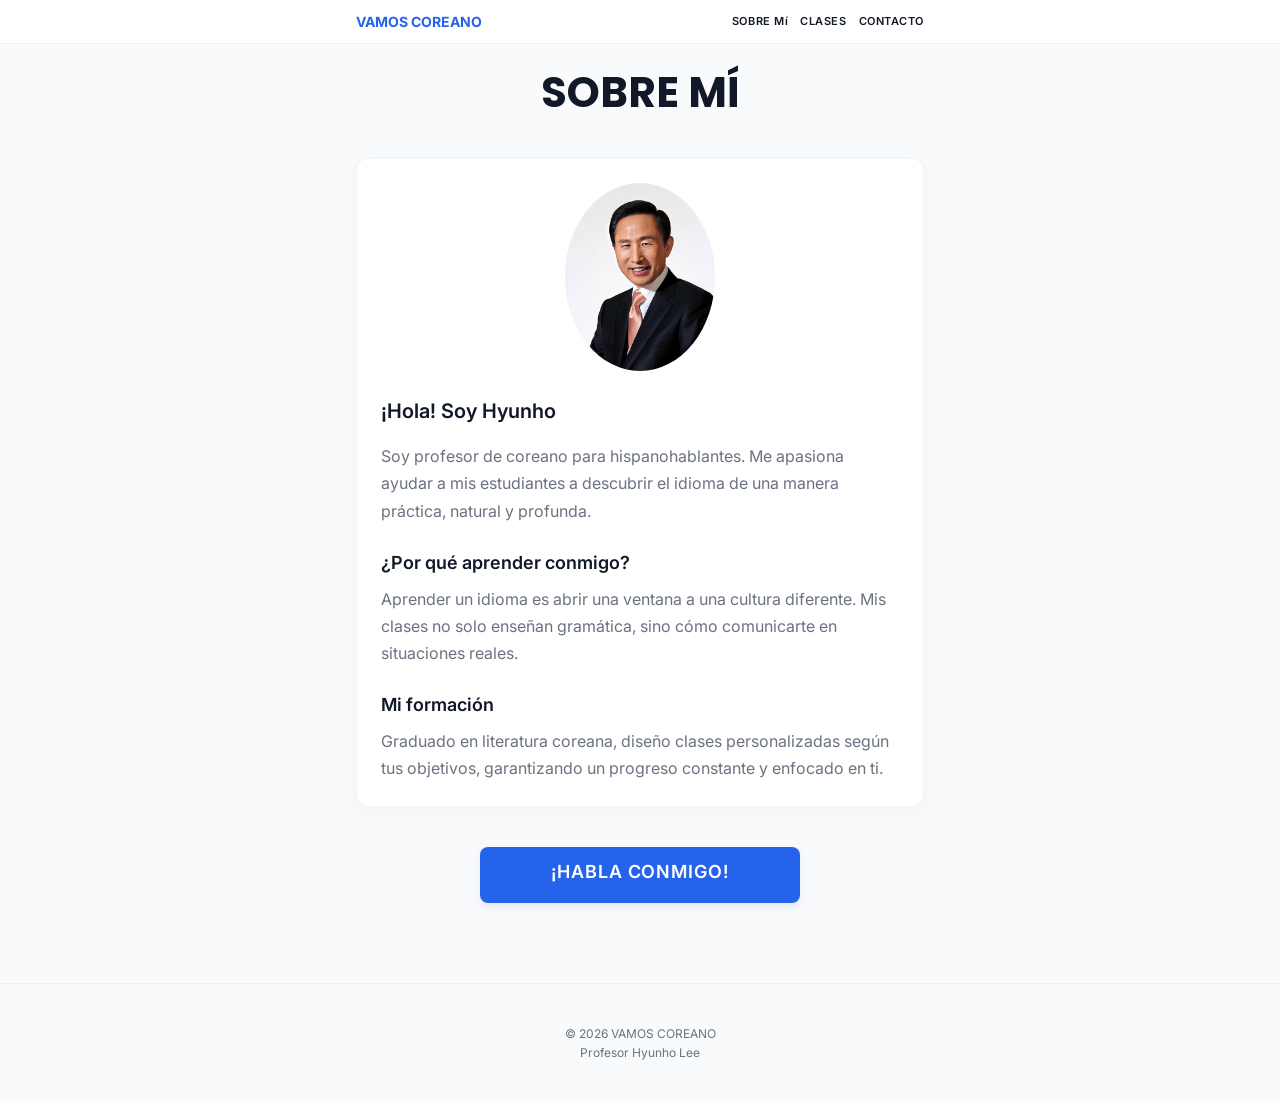
==== about.html @ 714f9a0a "Update about.html" ====
<!DOCTYPE html>
<html lang="es">
<head>
  <meta charset="UTF-8">
  <meta name="viewport" content="width=device-width, initial-scale=1.0">
  <link href="https://fonts.googleapis.com/css2?family=Inter:wght@400;500;600&family=Poppins:wght@500;700&display=swap" rel="stylesheet">
  <link rel="stylesheet" href="style.css">
  <title>Sobre mí - VAMOS COREANO</title>
</head>

<body>
  <header class="main-header">
    <div class="container nav-container">
      <a href="index.html" class="logo">VAMOS COREANO</a>
      <nav>
        <a href="about.html">SOBRE Mí</a>
        <a href="class.html">CLASES</a>
        <a href="contact.html">CONTACTO</a>
      </nav>
    </div>
  </header>

  <main class="main-content">
    <div class="container">
      <h1 class="page-title">
        SOBRE MÍ
      </h1>

      <div class="card">
        <img src="image/profile-sample.jpg" alt="Profesor Hyunho" class="profile-photo">
        
        <h2 class="highlight-text">¡Hola! Soy Hyunho</h2>
        <p class="sub-text">
          Soy profesor de coreano para hispanohablantes. Me apasiona ayudar a mis estudiantes a descubrir el idioma de una manera práctica, natural y profunda.
        </p>
        
        <h3 class="highlight-text">¿Por qué aprender conmigo?</h3>
        <p class="sub-text">
          Aprender un idioma es abrir una ventana a una cultura diferente. Mis clases no solo enseñan gramática, sino cómo comunicarte en situaciones reales.
        </p>
        
        <h3 class="highlight-text">Mi formación</h3>
        <p class="sub-text">
          Graduado en literatura coreana, diseño clases personalizadas según tus objetivos, garantizando un progreso constante y enfocado en ti.
        </p>
      </div>
      
      <div class="action-area" style="margin-top: var(--space-l);">
        <a href="consultar.html" class="cta-button">¡HABLA CONMIGO!</a>
      </div>
    </div>
  </main>

  <footer class="footer">
    <p>© 2026 VAMOS COREANO</p>
    <p>Profesor Hyunho Lee</p>
  </footer>
</body>
</html>
---- style.css ----
/* ==========================================================================
   1. DESIGN TOKENS (Variables)
   ========================================================================== */
:root {
  /* Spacing */
  --space-s: 16px;
  --space-m: 24px;
  --space-l: 40px;
  --space-xl: 80px;
   
  /* Typography */
  --font-xs: 12px;
  --font-s: 16px;
  --font-m: 18px;
  --font-l: 20px;
  --font-xl: 42px; /* 너무 큰 폰트는 가독성을 해쳐서 살짝 조정 */

  /* Colors */
  --color-bg: #f9fafb;
  --color-text: #111827;
  --color-muted: #6b7280;
  --color-primary: #2563eb;
  --color-primary-hover: #1d4ed8;
  --color-surface: #ffffff;
}

/* ==========================================================================
   2. RESET & BASE STYLES
   ========================================================================== */
* {
  box-sizing: border-box;
  margin: 0;
  padding: 0;
}

body {
  font-family: 'Inter', sans-serif;
  font-size: var(--font-m);
  line-height: 1.6;
  background-color: var(--color-bg);
  color: var(--color-text);
  text-align: center;
}

h1 {
  font-family: 'Poppins', sans-serif;
  font-size: var(--font-xl);
  letter-spacing: 0;
  line-height: 1.2;
  margin-top: var(--space-l);
  margin-bottom: var(--space-s);
}

img {
  max-width: 100%;
  height: auto;
  border-radius: 8px;
}

/* ==========================================================================
   3. LAYOUT COMPONENTS
   ========================================================================== */
.main-content {
  padding-top: var(--space-m);
  min-height: 80vh; /* 푸터가 둥둥 떠다니는 것을 방지 */
}
.container {
  max-width: 600px;
  margin: 0 auto;
  padding: 0 var(--space-s);
}
.main-header {
  background: var(--color-surface);
  padding: 6px 8px;
  border-bottom: 1px solid #f0f0f0;
  position: sticky;
  top: 0;
  z-index: 100;
  height: 44px;
  display: flex;
  align-items: center;
}
.main-header nav a {
  transition: color 0.2s ease;
}
.main-header nav a:hover {
  color: var(--color-primary);
}
.page-title {
  margin-top: 0;
  margin-bottom: var(--space-l);
  letter-spacing: 0;
  font-size: var(--font-xl);
  text-transform: uppercase;
}
.nav-container {
  display: flex;
  justify-content: space-between;
  align-items: center;
  width: 100%;
  max-width: 600px;
  margin: 0 auto;
   padding: 0 var(--space-s); 
}

.logo {
  font-weight: 700;
  color: var(--color-primary);
  text-decoration: none;
  font-size: 14px;
   line-height: 1; 
  display: flex;
  align-items: center;
}

nav {
  display: flex;
  align-items: center;
  line-height: 1;
}

nav a {
  margin-left: 12px;
  text-decoration: none;
  color: var(--color-text);
  font-size: 11px;
  font-weight: 600;
  line-height: 1; /* 로고와 동일하게 줄높이 1로 고정 */
   letter-spacing: 0.05em;
  display: flex;
  align-items: center;
}

.card {
  background-color: var(--color-surface);
  border: 1px solid #f1f5f9;
  border-radius: 12px;
  box-shadow: 0 4px 20px rgba(0, 0, 0, 0.03);
  padding: var(--space-m); /* 약 24px의 균일한 여백 */
  margin-bottom: var(--space-m);
  text-align: left; /* 카드 내 텍스트는 기본 왼쪽 정렬 */
  transition: transform 0.2s ease;
}
.card-image {
  width: 100%;
  height: auto;
  border-radius: 8px;
  margin-bottom: var(--space-m);
  display: block;
}
.card h2.highlight-text {
  font-size: var(--font-l); /* 카드 내 메인 인사는 조금 더 크게 */
  margin-bottom: var(--space-s);
}
.card h3.highlight-text {
  font-size: var(--font-m); /* 소제목은 중간 크기로 위계 정리 */
  margin-top: var(--space-m);
  margin-bottom: 8px;
}
/* ==========================================================================
   4. UI COMPONENTS (Buttons, Cards)
   ========================================================================== */
.menu-section .container {
  display: flex;
  flex-direction: column;
  align-items: center;
  gap: 12px; /* 버튼 사이의 일정한 간격 */
}

.cta-button, .menu-button {
  display: block; /* 세로로 쌓이도록 다시 block으로 복구 */
  width: 100%;
  max-width: 320px;
  margin: 0 auto; /* block일 때 중앙 정렬 */
  padding: 16px 20px;
  text-align: center;
  text-decoration: none;
  font-weight: 600;
  border-radius: 8px;
  transition: all 0.2s ease;
  line-height: 1;
   letter-spacing: 0.05em;
   height: 56px;
   font-family: 'Inter', sans-serif;
}
.cta-button {
  background-color: var(--color-primary);
  color: var(--color-surface);
  border: none;
  box-shadow: 0 4px 6px rgba(37, 99, 235, 0.1);
}
.menu-button {
  background-color: var(--color-surface);
  color: var(--color-text);
  border: 1px solid #e5e7eb;
}
.cta-button:hover {
  background-color: var(--color-primary-hover);
  transform: translateY(-2px);
}
.menu-button:hover {
  background-color: #f8fafc;
  border-color: var(--color-primary);
  color: var(--color-primary)
}
/* ==========================================================================
   5. PAGE SECTIONS
   ========================================================================== */
.hero {
  padding: var(--space-m) 0 var(--space-l);
   text-align: center;
}

.hero h1 {
  font-size: var(--font-xl);
   margin-top: 0;
  margin-bottom: var(--space-s); /* 제목과 설명 사이 여백 */
}

.hero-description {
  margin-bottom: var(--space-l);
}

.highlight-text {
   font-size: var(--font-m);
  font-weight: 600;
  color: var(--color-text);
  margin-bottom: 6px;
  display: block;
}

.sub-text {
  font-size: var(--font-s);
  font-weight: 400;
  color: var(--color-muted);
  line-height: 1.7;
}

.profile-photo {
   display: block;
  width: 150px; 
  border-radius: 50%;
  margin: 0 auto var(--space-m);
}

/* ==========================================================================
   6. UTILITIES & FOOTER
   ========================================================================== */
.small-text {
  font-size: var(--font-xs);
  color: var(--color-muted);
  margin-top: var(--space-m);
}
.footer {
  margin-top: var(--space-xl);
  padding: 40px 20px;
  font-size: var(--font-xs);
  color: var(--color-muted);
  border-top: 1px solid #f0f0f0;
}
/* ===7.MOBILE=== */
@media (max-width: 480px) {
  .main-header { padding: 4px 8px; height: 40px;}
  .logo { font-size: 13px; }
  nav a { margin-left: 10px; font-size: 11px; }
   h1 { font-size: 28px; margin-top: var(--space-m); }
   .nav-container {padding: 0 var(--space-xs); }
   .hero h1, h1, .page-title { font-size: 30px; }
}
/* ==========================================================================
   8. CONTACT PAGE SPECIAL (Toast & Button Reset)
   ========================================================================== */

/* 이메일 복사 알림창: 공중부양 레이어 */
#copy-toast {
  visibility: hidden;
  min-width: 200px;
  background-color: var(--color-text);
  color: #fff;
  text-align: center;
  border-radius: 8px;
  padding: 12px;
  position: fixed;
  z-index: 1000;
  left: 50%;
  bottom: 30px;
  transform: translateX(-50%);
  font-size: 14px;
  font-weight: 500;
  opacity: 0;
  transition: opacity 0.3s, bottom 0.3s;
}

#copy-toast.show {
  visibility: visible;
  opacity: 1;
  bottom: 50px;
}

/* 버튼 태그 리셋: <a> 태그와 1px의 오차도 없이 일치시킴 */
button.menu-button {
  appearance: none;
  -webkit-appearance: none;
  cursor: pointer;
  border: 1px solid #e5e7eb;
  background-color: #ffffff;
  font-family: inherit; /* 부모의 Inter 폰트 상속 */
  outline: none;
}

button.menu-button:hover {
  background-color: #f8fafc;
  border-color: var(--color-primary);
  color: var(--color-primary);
  transform: translateY(-2px);
}
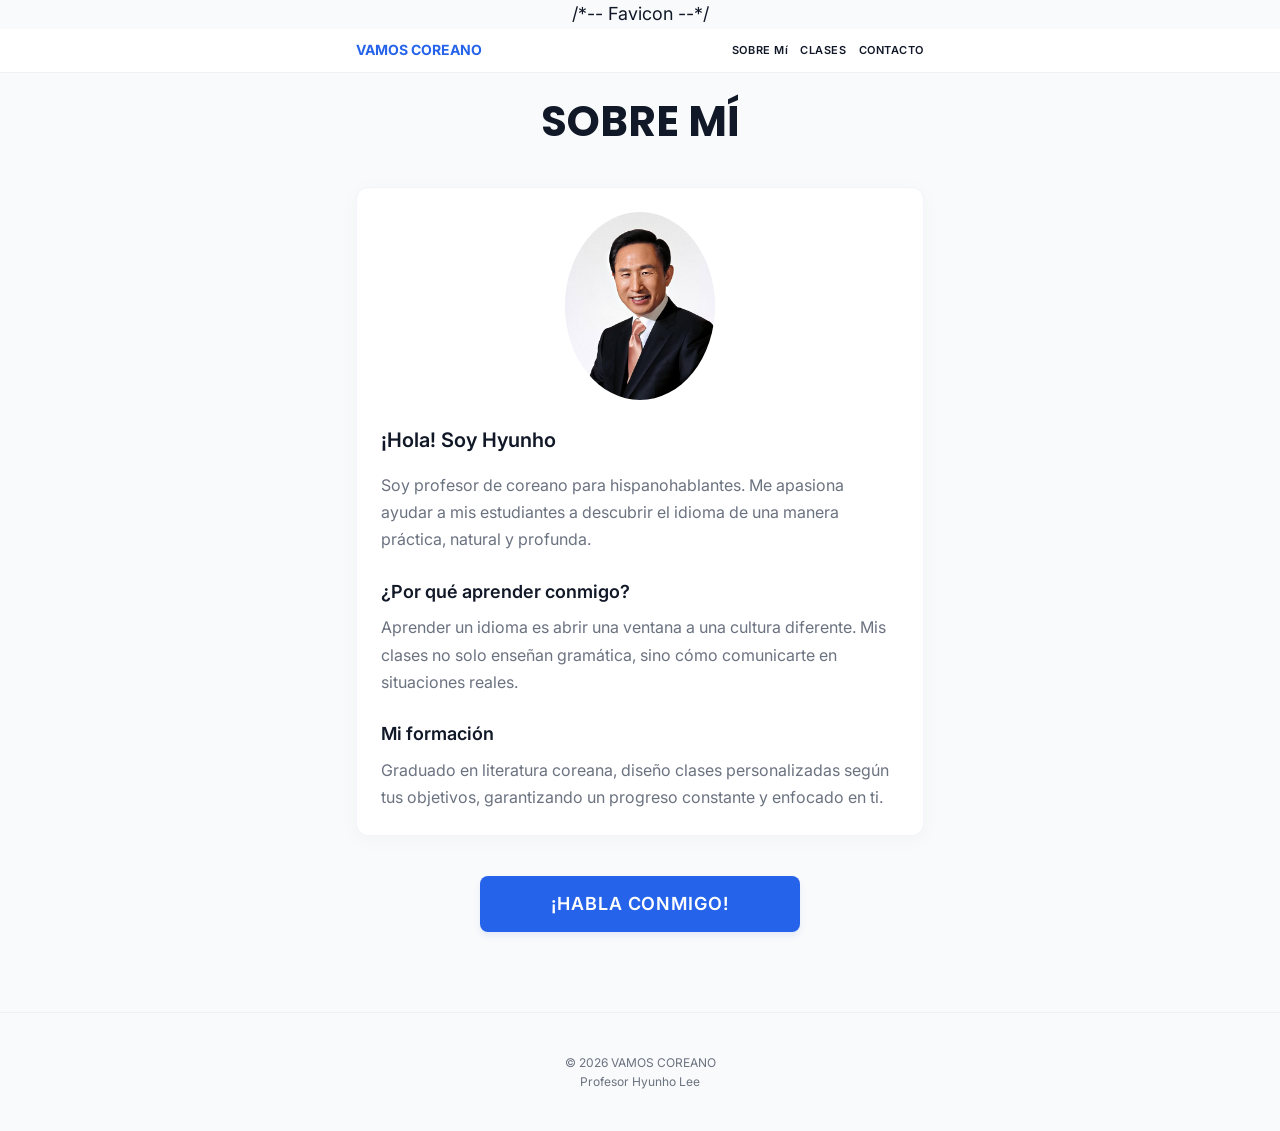
==== commit 61c75621: "Update about.html" ====
--- a/about.html
+++ b/about.html
@@ -6,6 +6,13 @@
   <link href="https://fonts.googleapis.com/css2?family=Inter:wght@400;500;600&family=Poppins:wght@500;700&display=swap" rel="stylesheet">
   <link rel="stylesheet" href="style.css">
   <title>Sobre mí - VAMOS COREANO</title>
+  /*-- Favicon --*/
+  <link rel="icon" href="/favicon/favicon.ico">
+  <link rel="icon" type="image/png" sizes="32x32" href="/favicon/favicon-32x32.png">
+  <link rel="icon" type="image/png" sizes="16x16" href="/favicon/favicon-16x16.png">
+  <link rel="apple-touch-icon" sizes="180x180" href="/favicon/apple-touch-icon.png">
+  <link rel="icon" type="image/png" sizes="192x192" href="/favicon/android-chrome-192x192.png">
+  <link rel="icon" type="image/png" sizes="512x512" href="/favicon/android-chrome-512x512.png">
 </head>
 
 <body>
--- a/style.css
+++ b/style.css
@@ -1,21 +1,16 @@
-/* ==========================================================================
-   1. DESIGN TOKENS (Variables)
-   ========================================================================== */
+/*===1. DESIGN TOKENS===*/
 :root {
-  /* Spacing */
   --space-s: 16px;
   --space-m: 24px;
   --space-l: 40px;
   --space-xl: 80px;
    
-  /* Typography */
   --font-xs: 12px;
   --font-s: 16px;
   --font-m: 18px;
   --font-l: 20px;
-  --font-xl: 42px; /* 너무 큰 폰트는 가독성을 해쳐서 살짝 조정 */
-
-  /* Colors */
+  --font-xl: 42px;
+
   --color-bg: #f9fafb;
   --color-text: #111827;
   --color-muted: #6b7280;
@@ -168,13 +163,14 @@
 }
 
 .cta-button, .menu-button {
-  display: block; /* 세로로 쌓이도록 다시 block으로 복구 */
+  display: flex;
   width: 100%;
   max-width: 320px;
   margin: 0 auto; /* block일 때 중앙 정렬 */
-  padding: 16px 20px;
+  padding: 0 20px;
   text-align: center;
   text-decoration: none;
+   font-size: var(--font-m);
   font-weight: 600;
   border-radius: 8px;
   transition: all 0.2s ease;
@@ -182,6 +178,8 @@
    letter-spacing: 0.05em;
    height: 56px;
    font-family: 'Inter', sans-serif;
+   align-items: center;
+  justify-content: center;
 }
 .cta-button {
   background-color: var(--color-primary);
@@ -243,9 +241,7 @@
   margin: 0 auto var(--space-m);
 }
 
-/* ==========================================================================
-   6. UTILITIES & FOOTER
-   ========================================================================== */
+/* ===6. UTILITIES & FOOTER=== */
 .small-text {
   font-size: var(--font-xs);
   color: var(--color-muted);
@@ -270,8 +266,6 @@
 /* ==========================================================================
    8. CONTACT PAGE SPECIAL (Toast & Button Reset)
    ========================================================================== */
-
-/* 이메일 복사 알림창: 공중부양 레이어 */
 #copy-toast {
   visibility: hidden;
   min-width: 200px;
@@ -290,24 +284,22 @@
   opacity: 0;
   transition: opacity 0.3s, bottom 0.3s;
 }
-
 #copy-toast.show {
   visibility: visible;
   opacity: 1;
   bottom: 50px;
 }
-
-/* 버튼 태그 리셋: <a> 태그와 1px의 오차도 없이 일치시킴 */
 button.menu-button {
   appearance: none;
   -webkit-appearance: none;
   cursor: pointer;
   border: 1px solid #e5e7eb;
   background-color: #ffffff;
-  font-family: inherit; /* 부모의 Inter 폰트 상속 */
+  font-family: inherit;
+   font-size: inherit;
+  font-weight: 600;
   outline: none;
 }
-
 button.menu-button:hover {
   background-color: #f8fafc;
   border-color: var(--color-primary);
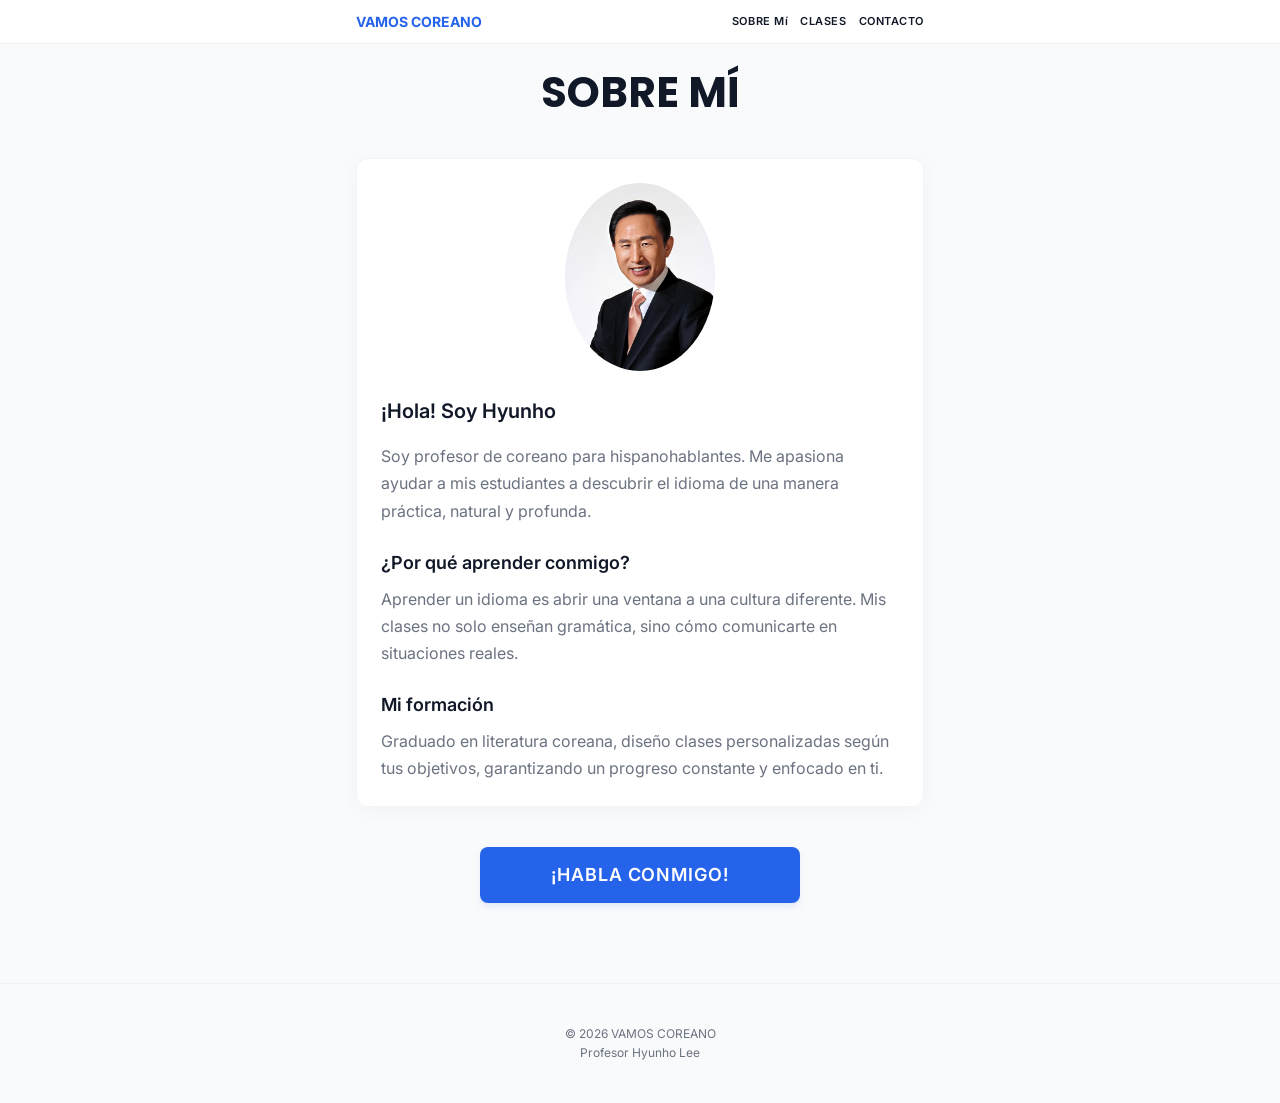
==== commit 89791eea: "Update about.html" ====
--- a/about.html
+++ b/about.html
@@ -6,7 +6,7 @@
   <link href="https://fonts.googleapis.com/css2?family=Inter:wght@400;500;600&family=Poppins:wght@500;700&display=swap" rel="stylesheet">
   <link rel="stylesheet" href="style.css">
   <title>Sobre mí - VAMOS COREANO</title>
-  /*-- Favicon --*/
+
   <link rel="icon" href="/favicon/favicon.ico">
   <link rel="icon" type="image/png" sizes="32x32" href="/favicon/favicon-32x32.png">
   <link rel="icon" type="image/png" sizes="16x16" href="/favicon/favicon-16x16.png">
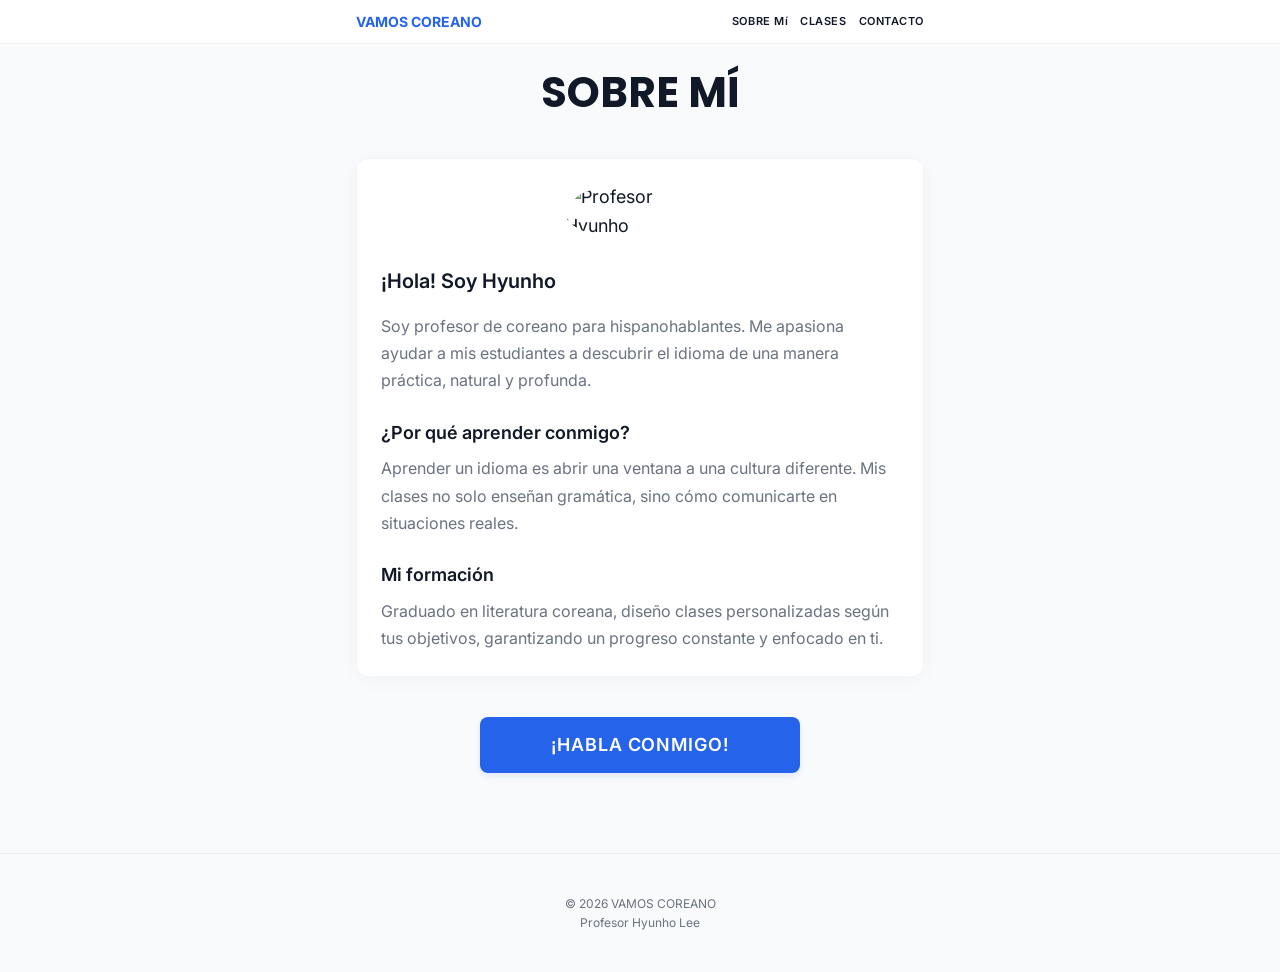
==== commit ea8d408d: "Update about.html" ====
--- a/about.html
+++ b/about.html
@@ -8,11 +8,11 @@
   <title>Sobre mí - VAMOS COREANO</title>
 
   <link rel="icon" href="/favicon/favicon.ico">
-  <link rel="icon" type="image/png" sizes="32x32" href="/favicon/favicon-32x32.png">
-  <link rel="icon" type="image/png" sizes="16x16" href="/favicon/favicon-16x16.png">
-  <link rel="apple-touch-icon" sizes="180x180" href="/favicon/apple-touch-icon.png">
-  <link rel="icon" type="image/png" sizes="192x192" href="/favicon/android-chrome-192x192.png">
-  <link rel="icon" type="image/png" sizes="512x512" href="/favicon/android-chrome-512x512.png">
+  <link rel="icon" type="image/png" sizes="32x32" href="favicon/favicon-32x32.png">
+  <link rel="icon" type="image/png" sizes="16x16" href="favicon/favicon-16x16.png">
+  <link rel="apple-touch-icon" sizes="180x180" href="favicon/apple-touch-icon.png">
+  <link rel="icon" type="image/png" sizes="192x192" href="favicon/android-chrome-192x192.png">
+  <link rel="icon" type="image/png" sizes="512x512" href="favicon/android-chrome-512x512.png">
 </head>
 
 <body>
@@ -34,7 +34,7 @@
       </h1>
 
       <div class="card">
-        <img src="image/profile-sample.jpg" alt="Profesor Hyunho" class="profile-photo">
+        <img src="image/profile-sample.png" alt="Profesor Hyunho" class="profile-photo">
         
         <h2 class="highlight-text">¡Hola! Soy Hyunho</h2>
         <p class="sub-text">
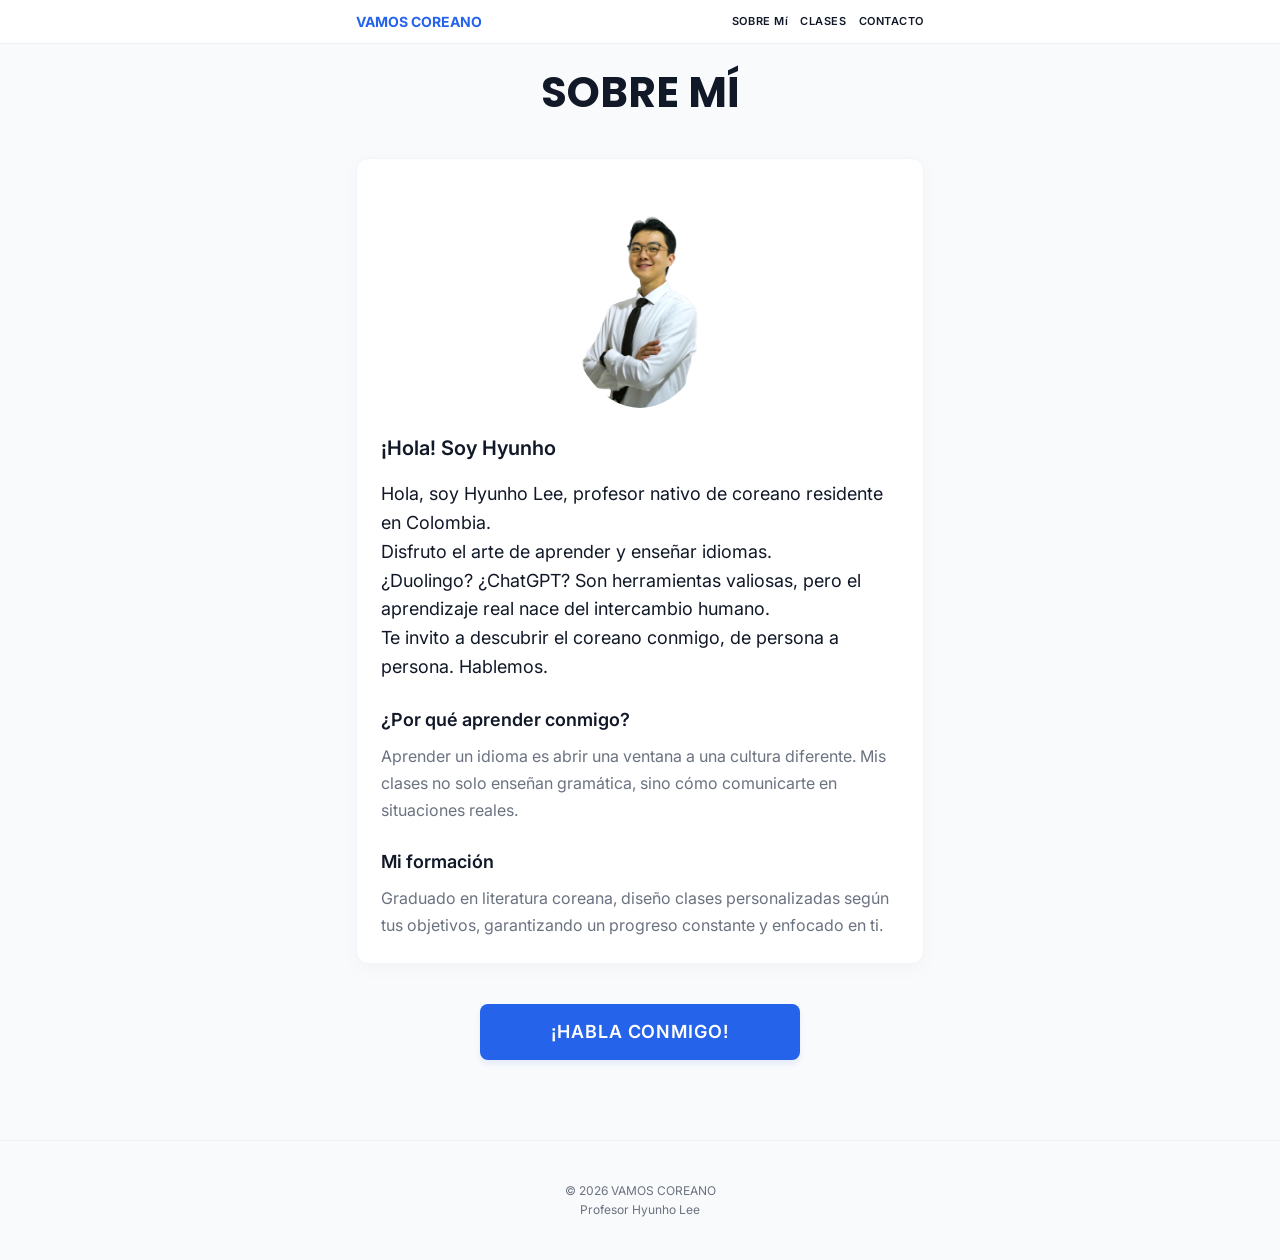
==== commit 974227f5: "Update about.html" ====
--- a/about.html
+++ b/about.html
@@ -38,7 +38,10 @@
         
         <h2 class="highlight-text">¡Hola! Soy Hyunho</h2>
         <p class="sub-text">
-          Soy profesor de coreano para hispanohablantes. Me apasiona ayudar a mis estudiantes a descubrir el idioma de una manera práctica, natural y profunda.
+          <p>Hola, soy Hyunho Lee, profesor nativo de coreano residente en Colombia.</p>
+        <p>Disfruto el arte de aprender y enseñar idiomas.</p>
+        <p>¿Duolingo? ¿ChatGPT? Son herramientas valiosas, pero el aprendizaje real nace del intercambio humano.</p>
+        <p>Te invito a descubrir el coreano conmigo, de persona a persona. Hablemos.</p>
         </p>
         
         <h3 class="highlight-text">¿Por qué aprender conmigo?</h3>
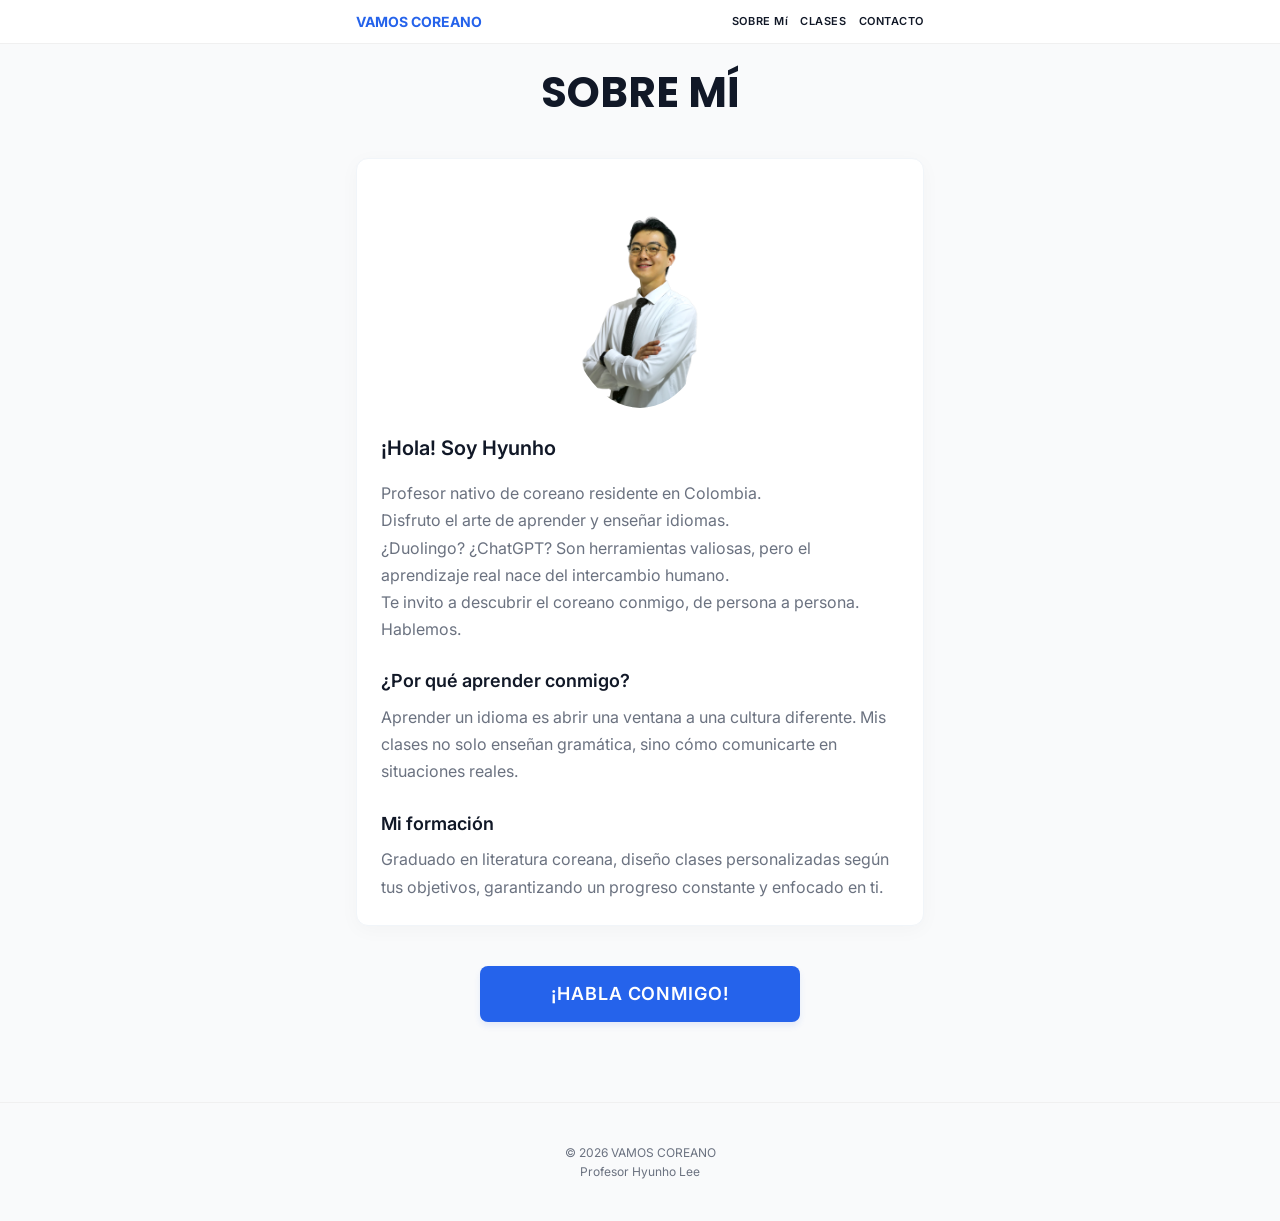
==== commit b4cdc803: "Update about.html" ====
--- a/about.html
+++ b/about.html
@@ -37,12 +37,12 @@
         <img src="image/profile-sample.png" alt="Profesor Hyunho" class="profile-photo">
         
         <h2 class="highlight-text">¡Hola! Soy Hyunho</h2>
-        <p class="sub-text">
-          <p>Hola, soy Hyunho Lee, profesor nativo de coreano residente en Colombia.</p>
-        <p>Disfruto el arte de aprender y enseñar idiomas.</p>
-        <p>¿Duolingo? ¿ChatGPT? Son herramientas valiosas, pero el aprendizaje real nace del intercambio humano.</p>
-        <p>Te invito a descubrir el coreano conmigo, de persona a persona. Hablemos.</p>
-        </p>
+        <div class="sub-text">
+          <p>Profesor nativo de coreano residente en Colombia.</p>
+          <p>Disfruto el arte de aprender y enseñar idiomas.</p>
+          <p>¿Duolingo? ¿ChatGPT? Son herramientas valiosas, pero el aprendizaje real nace del intercambio humano.</p>
+          <p>Te invito a descubrir el coreano conmigo, de persona a persona. Hablemos.</p>
+        </div>
         
         <h3 class="highlight-text">¿Por qué aprender conmigo?</h3>
         <p class="sub-text">
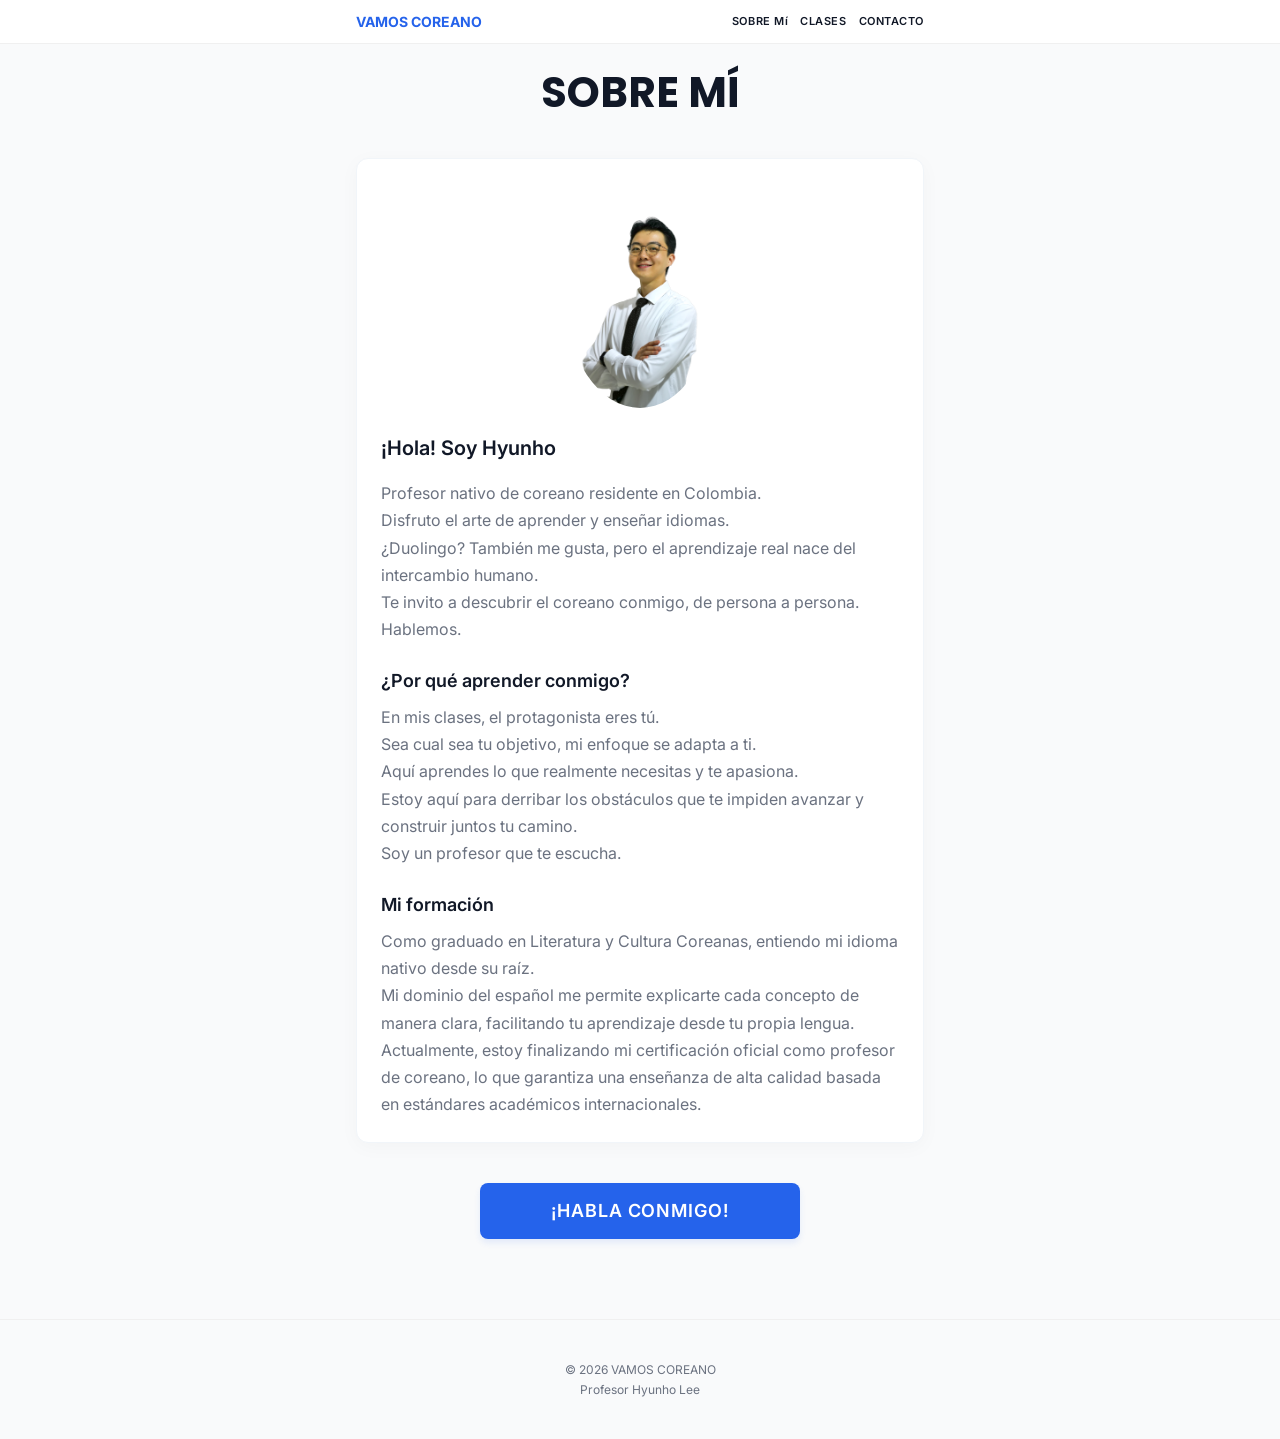
==== commit b6ca017c: "Update about.html" ====
--- a/about.html
+++ b/about.html
@@ -40,19 +40,25 @@
         <div class="sub-text">
           <p>Profesor nativo de coreano residente en Colombia.</p>
           <p>Disfruto el arte de aprender y enseñar idiomas.</p>
-          <p>¿Duolingo? ¿ChatGPT? Son herramientas valiosas, pero el aprendizaje real nace del intercambio humano.</p>
+          <p>¿Duolingo? También me gusta, pero el aprendizaje real nace del intercambio humano.</p>
           <p>Te invito a descubrir el coreano conmigo, de persona a persona. Hablemos.</p>
         </div>
         
         <h3 class="highlight-text">¿Por qué aprender conmigo?</h3>
-        <p class="sub-text">
-          Aprender un idioma es abrir una ventana a una cultura diferente. Mis clases no solo enseñan gramática, sino cómo comunicarte en situaciones reales.
-        </p>
+        <div class="sub-text">
+          <p>En mis clases, el protagonista eres tú.</p>
+          <p>Sea cual sea tu objetivo, mi enfoque se adapta a ti.</p>
+          <p>Aquí aprendes lo que realmente necesitas y te apasiona.</p>
+          <p>Estoy aquí para derribar los obstáculos que te impiden avanzar y construir juntos tu camino.</p>
+          <p>Soy un profesor que te escucha.</p>
+        </div>
         
         <h3 class="highlight-text">Mi formación</h3>
-        <p class="sub-text">
-          Graduado en literatura coreana, diseño clases personalizadas según tus objetivos, garantizando un progreso constante y enfocado en ti.
-        </p>
+        <div class="sub-text">
+          <p>Como graduado en Literatura y Cultura Coreanas, entiendo mi idioma nativo desde su raíz.</p>
+          <p>Mi dominio del español me permite explicarte cada concepto de manera clara, facilitando tu aprendizaje desde tu propia lengua.</p>
+          <p>Actualmente, estoy finalizando mi certificación oficial como profesor de coreano, lo que garantiza una enseñanza de alta calidad basada en estándares académicos internacionales.</p>
+        </div>
       </div>
       
       <div class="action-area" style="margin-top: var(--space-l);">
